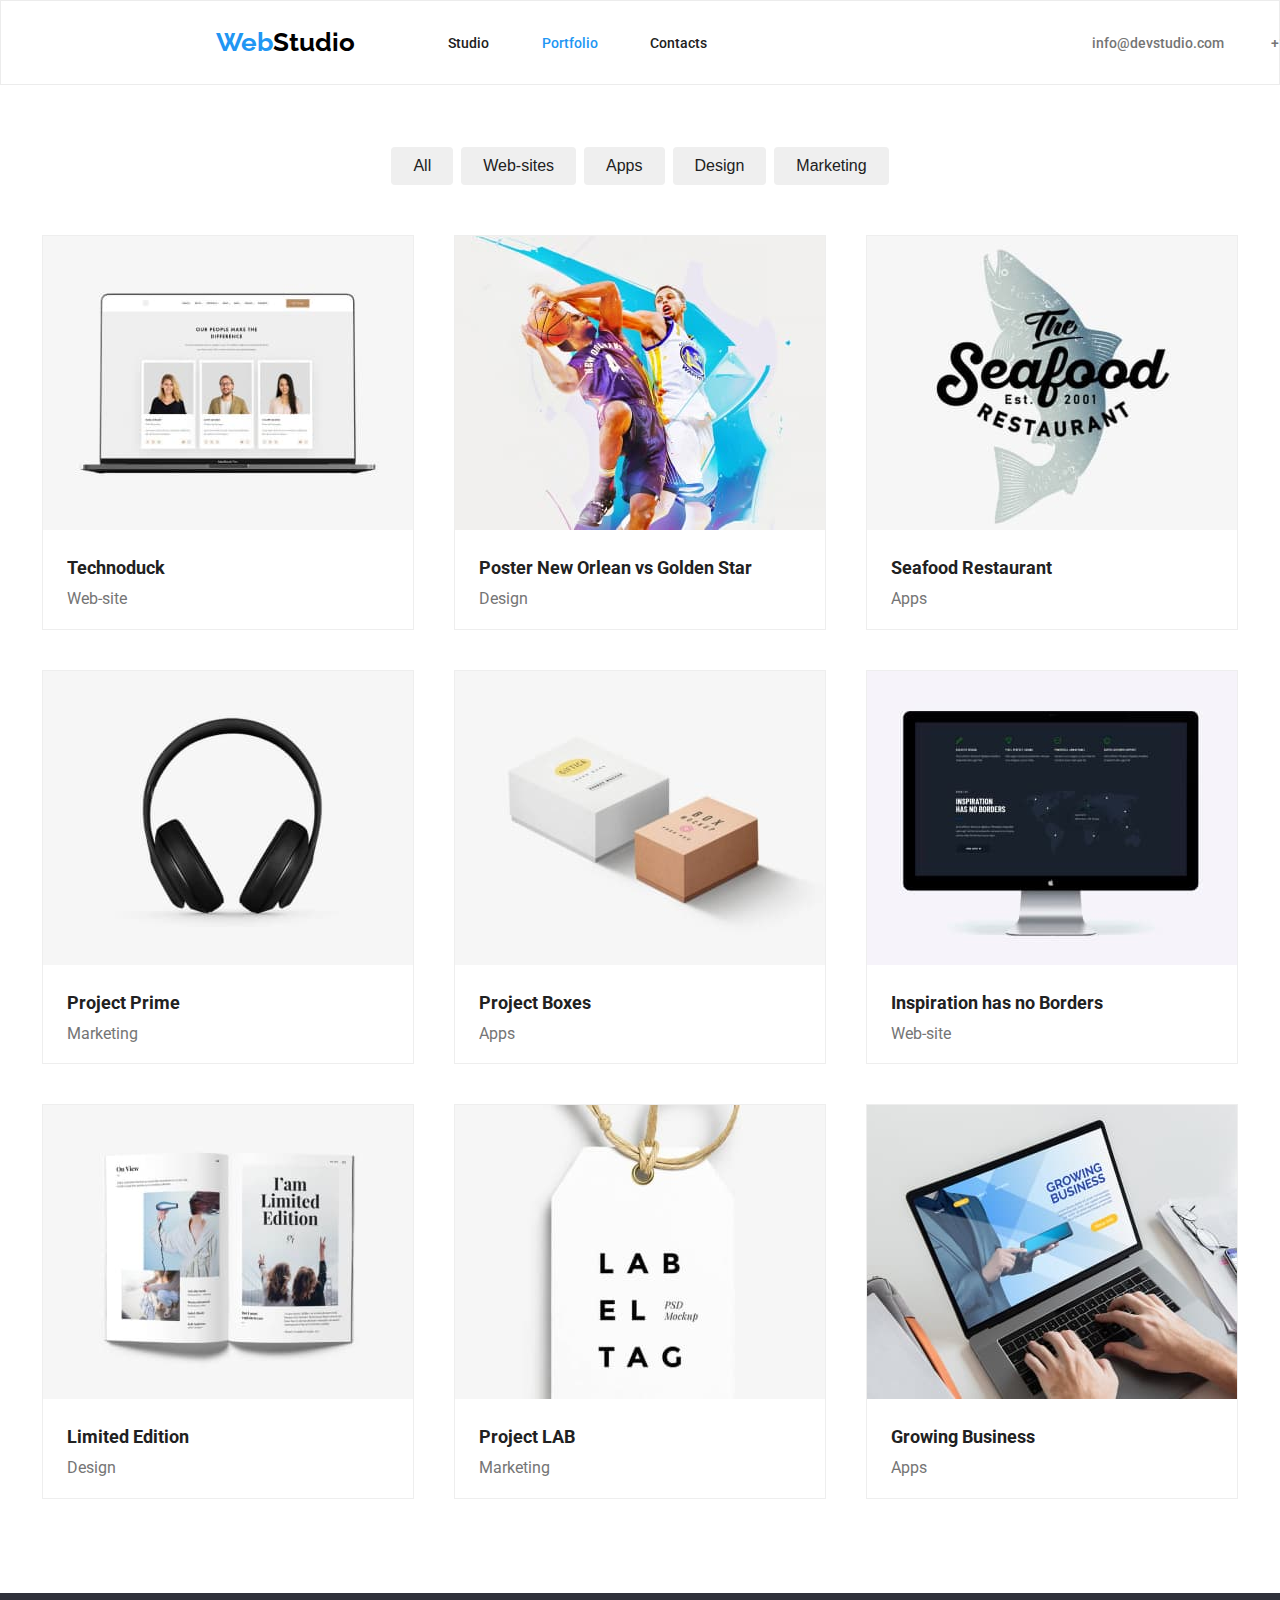
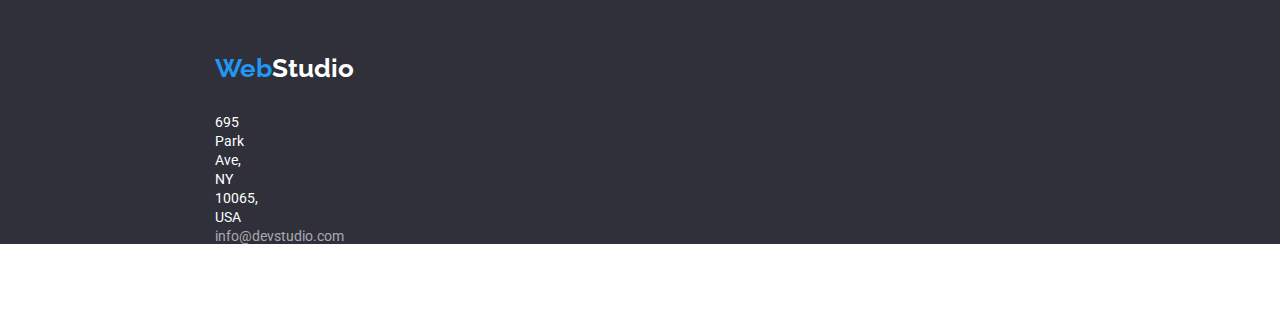
==== portfolio.html @ 89daa71b "ready for the 4" ====
<!DOCTYPE html>
<html lang="en">

<head>
  <meta charset="UTF-8">
  <meta name="viewport" content="width=device-width, initial-scale=1.0">
  <title>Document</title>
  <link rel="stylesheet" href="node_modules/modern-normalize/modern-normalize.css">
  <link rel="preconnect" href="https://fonts.googleapis.com">
  <link rel="preconnect" href="https://fonts.gstatic.com" crossorigin>
  <link href="https://fonts.googleapis.com/css2?family=Raleway:wght@700&family=Roboto:wght@400;500;700;900&display=swap"
    rel="stylesheet">
  <link rel="stylesheet" href="./css/style.css">
</head>

<body>
  <header class="global-header">
    <div class="global-header-container">
      <a href="./index.html" class="logo-link">
        <p class="logo"><span class="logo-web">Web</span><span class="logo-studio">Studio</span></p>
      </a>
      <nav class="main-nav">
        <ul class="main-nav-ul">
          <li><a href="./index.html" class="main-navigation-studio">Studio</a></li>
          <li>
            <a href="./portfolio.html" class="main-navigation-portofolio"><span class="current">Portfolio</span></a>
          </li>
          <li><a href="#" class="main-nav-contacts">Contacts</a></li>
        </ul>
      </nav>
      <ul class="global-header-contact">
        <li><a class="contact-mail" href="mailto:info@devstudio.com">info@devstudio.com</a></li>
        <li><a href="tel:+1212-772-4150">+1 212-772-4150</a></li>
      </ul>
    </div>
  </header>
  <main>
    <section>
      <ul class="button-list">
        <li><button type="button">All</button></li>
        <li><button type="button">Web-sites</button></li>
        <li><button type="button">Apps</button></li>
        <li><button type="button">Design</button></li>
        <li><button type="button">Marketing</button></li>
      </ul>
      <ul class="images-list">
        <li>
          <img src="./images/img8.jpg" alt="Technoduck" width="370">
          <div class="images-text">
            <h3 class="main-title-images">Technoduck</h3>
            <p class="main-title-images-description">Web-site</p>
          </div>
        </li>
        <li><img src="./images/img9.jpg" alt="Poster New Orlean vs Golden Star" width="370">
          <div class="images-text">
            <h3 class="main-title-images">Poster New Orlean vs Golden Star</h3>
            <p class="main-title-images-description">Design</p>
          </div>
        </li>
        <li><img src="./images/img10.jpg" alt="Seafood Restaurant" width="370">
          <div class="images-text">
            <h3 class="main-title-images">Seafood Restaurant</h3>
            <p class="main-title-images-description">Apps</p>
          </div>
        </li>
        <li><img src="./images/img11.jpg" alt="Project Prime" width="370">
          <div class="images-text">
            <h3 class="main-title-images">Project Prime</h3>
            <p class="main-title-images-description">Marketing</p>
          </div>
        </li>
        <li><img src="./images/img12.jpg" alt="Project Boxes" width="370">
          <div class="images-text">
            <h3 class="main-title-images">Project Boxes</h3>
            <p class="main-title-images-description">Apps</p>
          </div>
        </li>
        <li><img src="./images/img13.jpg" alt="Inspiration has no Borders" width="370">
          <div class="images-text">
            <h3 class="main-title-images">Inspiration has no Borders</h3>
            <p class="main-title-images-description">Web-site</p>
          </div>
        </li>
        <li><img src="./images/img14.jpg" alt="Limited Edition" width="370">
          <div class="images-text">
            <h3 class="main-title-images">Limited Edition</h3>
            <p class="main-title-images-description">Design</p>
          </div>
        </li>
        <li><img src="./images/img15.jpg" alt="Project LAB" width="370">
          <div class="images-text">
            <h3 class="main-title-images">Project LAB</h3>
            <p class="main-title-images-description">Marketing</p>
          </div>
        </li>
        <li><img src="./images/img16.jpg" alt="Growing Business" width="370">
          <div class="images-text">
            <h3 class="main-title-images">Growing Business</h3>
            <p class="main-title-images-description">Apps</p>
          </div>
        </li>
      </ul>
    </section>

  </main>
  <footer class="global-footer">
    <div class="global-footer-container">
      <a href="#" class="logo-link">
        <p class="logo-footer"><span class="logo-web-footer">Web</span><span class="logo-studio-footer">Studio</span>
        </p>
      </a>
      <address class="address">
        <ul>
          <li><span class="footer-adress">695 Park Ave, NY 10065, USA</span></li>
          <li><a href="mailto:info@devstudio.com">info@devstudio.com</a></li>
          <li><a href="tel:+1212-772-4150">+1 212-772-4150</a></li>
        </ul>
      </address>
    </div>

  </footer>

</body>

</html>
---- css/style.css ----
:root {
  --main-color: #212121;
  --web-color: #2196f3;
  --link-color: #2196f3;
  --black: #000000;
  --inactive-link: #212121;
  --inactive-link2: #757575;
  --main-section: #2f303a;
  --white: #ffffff;
  --details-color: #757575;
  --our-team: #f5f4fa;
  --footer-color: #2f303a;
  --footer-color-contact: rgba(100%, 100%, 100%, 60%);
  --color-buton-focus: #0190ec;
}

body {
  font-family: "Roboto", sans-serif;
}
ul {
  list-style-type: none;
}
/*---------------Header-----------------------*/
.logo-link {
  text-decoration: none;
}
.logo {
  font-family: "Raleway", sans-serif;
  font-size: 26px;
  font-weight: 700;
  line-height: 1.17;
  letter-spacing: 3%;
}
.logo-web {
  color: var(--web-color);
}
.logo-studio {
  color: var(--black);
}
/* Header Navigation */

.global-header .main-nav a {
  font-size: 14px;
  font-weight: 500;
  line-height: 1.14;
  letter-spacing: 2%;
  color: var(--inactive-link);
}
.global-header .main-nav a {
  text-decoration: none;
}
.current {
  color: var(--link-color);
}
.main-nav-ul a:active,
.main-nav-ul a:hover,
.main-nav-ul a:focus,
.main-nav-ul a:visited:active,
.main-nav-ul a:visited:hover,
.main-nav-ul a:visited:focus {
  color: var(--link-color);
}

.global-header-contact a[href^="mailto"],
.global-header-contact a[href^="tel"] {
  font-size: 14px;
  font-weight: 500;
  line-height: 1.14;
  letter-spacing: 2%;
  color: var(--inactive-link2);
}
.global-header-contact a {
  text-decoration: none;
}

.global-header-contact a:active,
.global-header-contact a:hover,
.global-header-contact a:focus,
.global-header-contact a:visited:active,
.global-header-contact a:visited:hover,
.global-header-contact a:visited:focus {
  color: var(--link-color);
}
.global-header-contact a:visited {
  color: var(--inactive-link2);
}

/*-------------------------------------Main---------------------*/
.main {
  background-color: var(--main-section);
}
.main-title {
  font-weight: 900;
  font-size: 44px;
  line-height: 1.36;
  letter-spacing: 6%;
  text-align: center;
  color: var(--white);
}
.main-buton {
  width: 200px;
  height: 50px;
  font-weight: 700;
  font-size: 16px;
  line-height: 1.88;
  letter-spacing: 6%;
  color: var(--white);
  background-color: var(--web-color);
  border: none;
  cursor: pointer;
}
.main-buton:hover {
  background-color: var(--color-buton-focus);
}
.main-skil {
  font-size: 14px;
  font-weight: 700;
  line-height: 1.14;
  letter-spacing: 3%;
  color: var(--main-color);
}
.main-skil-details {
  font-size: 14px;
  font-weight: 400;
  line-height: 1.71;
  letter-spacing: 3%;
  color: var(--details-color);
}
.main-what-we-do {
  font-size: 36px;
  font-weight: 700;
  line-height: 1.16;
  letter-spacing: 3%;
  text-align: center;
  color: var(--main-color);
}
.main-background {
  background-color: var(--our-team);
}
.main-our-team {
  font-size: 36px;
  font-weight: 700;
  line-height: 1.16;
  letter-spacing: 3%;
  text-align: center;
  color: var(--main-color);
}
.main-our-team-name {
  font-size: 16px;
  font-weight: 500;
  line-height: 1.18;
  letter-spacing: 3%;
  text-align: center;
  color: var(--main-color);
}
.main-our-team-name-job {
  font-size: 16px;
  font-weight: 400;
  line-height: 1.18;
  letter-spacing: 3%;
  text-align: center;
  color: var(--details-color);
}
/* ----------------------------------- Portfolio-main -----------------------------------*/
.button-list button {
  font-size: 16px;
  font-weight: 500;
  line-height: 1.62;
  letter-spacing: 3%;
  color: var(--main-color);
  border: none;
  cursor: pointer;
}
.button-list button:hover,
.button-list button:active,
.button-list button:focus {
  color: var(--white);
  background-color: var(--link-color);
}
.main-title-images {
  font-size: 18px;
  font-weight: 700;
  line-height: 2;
  letter-spacing: 6%;
  color: var(--main-color);
}
.main-title-images-description {
  font-size: 16px;
  font-weight: 400;
  line-height: 1.17;
  letter-spacing: 3%;
  color: var(--details-color);
}
/* ---------------------- Footer --------------------*/
.global-footer {
  background-color: var(--footer-color);
}
.logo-link {
  text-decoration: none;
}
.logo-footer {
  font-family: "Raleway", sans-serif;
  font-size: 26px;
  font-weight: 700;
  line-height: 1.19;
  letter-spacing: 3%;
}
.logo-web-footer {
  color: var(--web-color);
}
.logo-studio-footer {
  color: var(--white);
}
.address span {
  font-size: 14px;
  font-weight: 400;
  line-height: 1.14;
  letter-spacing: 3%;
  font-style: normal;
}
.footer-adress {
  color: var(--white);
}

.address a[href^="mailto"],
.address a[href^="tel"] {
  color: var(--footer-color-contact);
  font-size: 14px;
  line-height: 1.14;
  font-style: normal;
}
.address a {
  text-decoration: none;
}
.address a:active,
.address a:hover,
.address a:focus,
.address a:visited:active,
.address a:visited:hover,
.address a:visited:focus {
  color: var(--link-color);
}
.address a:visited {
  color: var(--inactive-link2);
}
/* ---------------------- Tema 3 --------------------*/
/* ---------------------- Header --------------------*/
body {
  margin: 0;
}

.global-header-container {
  display: flex;
  align-items: center;
  width: 1600px;
  margin: 0 auto;
}
.global-header {
  border-bottom: 1px;
  border: 1px solid #ececec;
}
.main-nav ul li {
  padding: 32px 0px;
}
.global-header-contact li {
  padding: 32px 0px;
}
.global-header .logo-link {
  padding: 24px 93px 25px 215px;
}
.logo {
  margin: 0;
}
.global-header .main-nav ul {
  display: flex;
  justify-content: space-between;
  width: 259px;
  padding: 0px 385px 0px 0px;
  margin: 0px;
}
.global-header .global-header-contact {
  display: flex;
  justify-content: space-between;
  width: 288px;
  padding: 0px 215px 0px 0px;
  margin: 0px;
}
/* ---------------------- Main --------------------*/
.main {
  width: 1600 px;
  height: 600 px;
}
.main-container {
  display: flex;
  flex-direction: column;
  align-items: center;
  padding: 200px 0px;
}
.main-title {
  margin: 0;
  padding: 30px;
  text-align: center;
}
/* ---------------------- skill --------------------*/
.main-section-skil {
  display: flex;
  justify-content: center;
  gap: 30px;
  padding: 94px 0px 94px 0px;
  width: 1200px;
  margin: 0 auto;
}
.main-skil {
  margin: 0px;
  padding: 0px;
}
.main-skil-details {
  margin: 0px;
  padding-top: 10px;
}
/* ---------------------- What we do --------------------*/
.main-what-we-do {
  margin: 0;
  padding-bottom: 50px;
}
.main-what-we-do-images {
  display: flex;
  justify-content: center;
  gap: 45px;
  margin: 0 auto;
  padding: 0px 0px 94px 0px;
  width: 1200px;
}
/* ---------------------- Our team --------------------*/
.main-our-team {
  margin: 0px;
  padding-top: 94px;
  padding-bottom: 50px;
}
.main-our-team-description {
  display: flex;
  justify-content: center;
  gap: 40px;
  padding: 0px 0px 94px 0px;
  margin: 0 auto;
  width: 1200px;
}
.main-our-team-description li {
  background-color: #ffffff;
}

/* ---------------------- Footer --------------------*/
.logo-footer {
  padding: 60px 1240px 28px 215px;
  margin: 0 auto;
}
.global-footer-container ul {
  display: flex;
  flex-direction: column;
  justify-content: space-between;
  height: 72px;
  margin: 0px;
  padding: 0px 1154px 60px 215px;
  margin: 0 auto;
}
/* ---------------------- Portofolio --------------------*/
.button-list {
  display: flex;
  justify-content: center;
  gap: 8px;
  padding: 62px 0px 50px 0px;
  margin: 0 auto;
}
.button-list li button {
  padding: 6px 22px;
  border-radius: 4px;
}
.images-list {
  display: flex;
  justify-content: center;
  flex-wrap: wrap;
  gap: 40px;
  padding: 0px 0px 94px 0px;
  margin: 0 auto;
  width: 1200px;
}
.images-list li {
  border: 1px solid #eeeeee;
  padding: 0px 0px 0px 0px;
}
.images-text {
  padding: 20px 24px;
}
.images-text h3,
.images-text p {
  margin: 0;
}

.main-title-images {
  padding: 0px 0px 4px 0px;
}
/* ---------------------- Observatie--------------------*/
.main-what-we-do-images li img,
.main-our-team-description li img,
.images-list li img {
  display: block;
  max-width: 100%;
  height: auto;
}
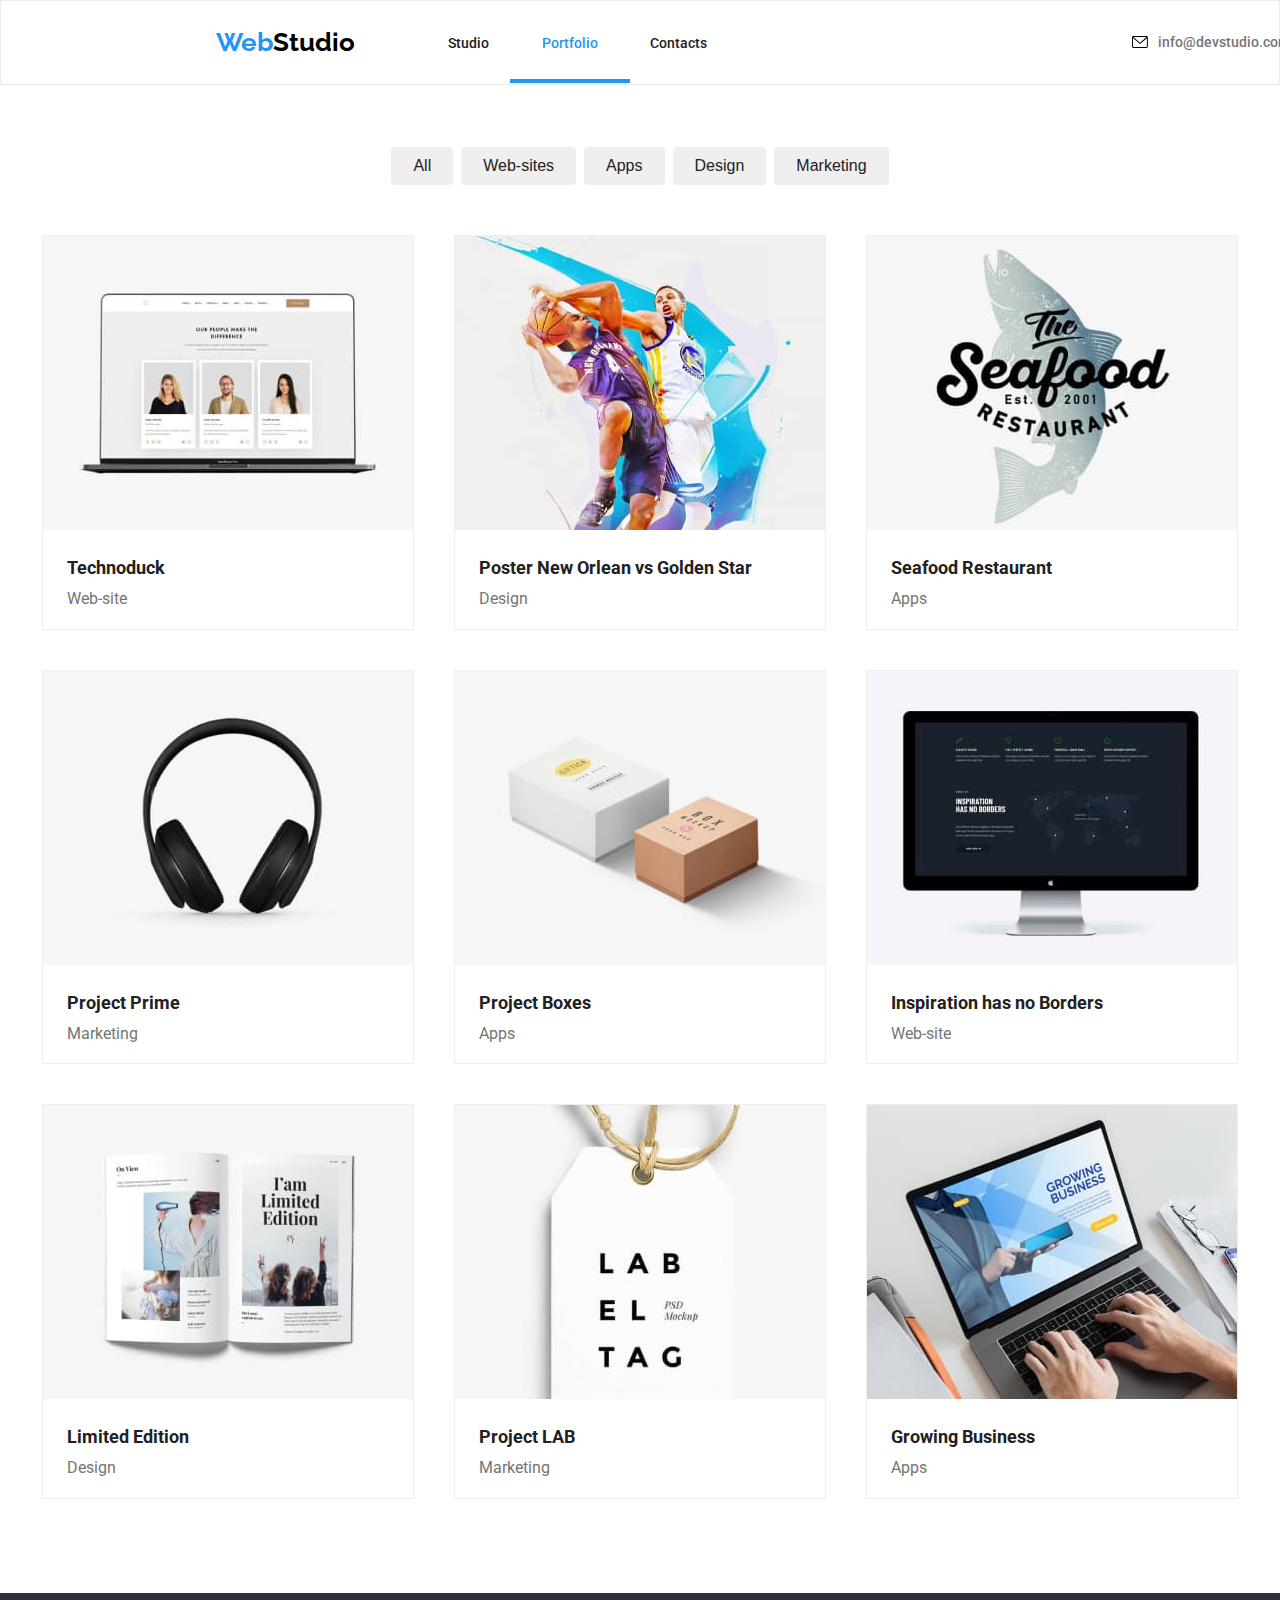
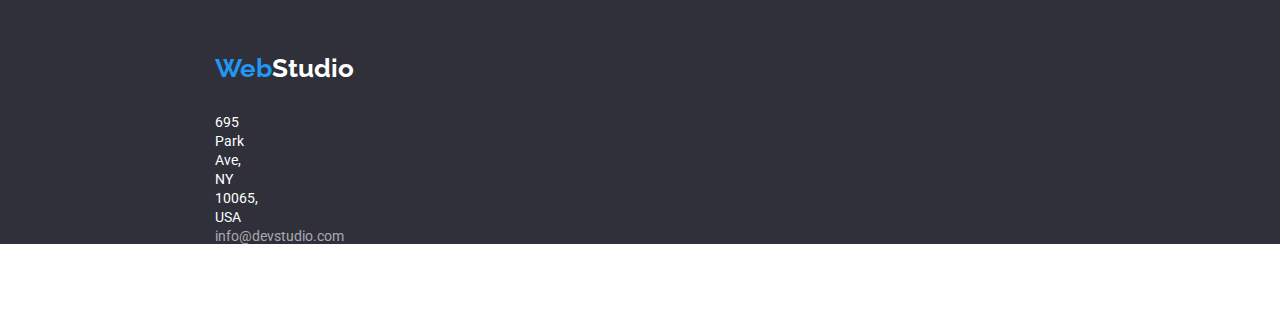
==== commit 7682fb2c: "update portfolio" ====
--- a/portfolio.html
+++ b/portfolio.html
@@ -29,8 +29,22 @@
         </ul>
       </nav>
       <ul class="global-header-contact">
-        <li><a class="contact-mail" href="mailto:info@devstudio.com">info@devstudio.com</a></li>
-        <li><a href="tel:+1212-772-4150">+1 212-772-4150</a></li>
+        <li>
+          <div class="global-header-contact-item">
+            <svg class="icon">
+              <use xlink:href="./images/icon.svg#icon-mail">
+            </svg>
+            <a class="contact-mail" href="mailto:info@devstudio.com">info@devstudio.com</a>
+          </div>
+        </li>
+        <li>
+          <div class="global-header-contact-item">
+            <svg class="icon">
+              <use xlink:href="./images/icon.svg#icon-phone">
+            </svg>
+            <a href="tel:+1212-772-4150">+1 212-772-4150</a>
+          </div>
+        </li>
       </ul>
     </div>
   </header>
--- a/css/style.css
+++ b/css/style.css
@@ -12,6 +12,7 @@
   --footer-color: #2f303a;
   --footer-color-contact: rgba(100%, 100%, 100%, 60%);
   --color-buton-focus: #0190ec;
+  --svg-fill-white_bg: #afb1b8;
 }
 
 body {
@@ -51,6 +52,9 @@
 }
 .current {
   color: var(--link-color);
+  padding: 32px;
+  box-shadow: inset 0px -4px 0px 0px rgba(33, 150, 243, 1);
+  position: relative;
 }
 .main-nav-ul a:active,
 .main-nav-ul a:hover,
@@ -281,8 +285,8 @@
 .global-header .global-header-contact {
   display: flex;
   justify-content: space-between;
-  width: 288px;
-  padding: 0px 215px 0px 0px;
+  /* width: 288px;
+  padding: 0px 215px 0px 0px; */
   margin: 0px;
 }
 /* ---------------------- Main --------------------*/
@@ -407,3 +411,108 @@
   max-width: 100%;
   height: auto;
 }
+/* ---------------------- tema 4--------------------*/
+/* ---------------------- our icons--------------------*/
+.main-section-skil-icon {
+  background-color: #f5f4fa;
+  border-radius: 4px;
+}
+.main-section-skil-icon svg {
+  width: 70px;
+  height: 70px;
+  padding: 25px 100px;
+}
+.main-skil {
+  padding-top: 30px;
+}
+/* ---------------------- header contact--------------------*/
+.global-header-contact-item {
+  display: flex;
+  justify-content: space-between;
+  align-items: center;
+  column-gap: 10px;
+  padding-right: 40px;
+}
+.global-header-contact-item svg {
+  width: 16px;
+  height: 12px;
+}
+.global-header-contact-item:hover {
+  color: rgba(33, 150, 243, 1);
+  fill: rgba(33, 150, 243, 1);
+}
+/* ---------------------- hero bakeground--------------------*/
+/* ---------------------- social media--------------------*/
+.main-our-team-media {
+  display: flex;
+  justify-content: center;
+  padding: 16px 32px 30px 32px;
+}
+.main-our-team-media-social {
+  display: inline-block;
+  width: 44px;
+  height: 44px;
+  border: 1px solid transparent;
+  background: #fff;
+  border-radius: 100%;
+}
+.main-our-team-media-social svg {
+  display: inline-block;
+  width: 20px;
+  height: 20px;
+  padding: 12px;
+  fill: #afb1b8;
+}
+.main-our-team-media-social:hover {
+  border: 1px solid #2196f3;
+  background-color: #2196f3;
+}
+.main-our-team-media-social svg:hover {
+  fill: #fff;
+}
+.main-our-team-description li {
+  border-bottom-left-radius: 4px;
+  border-bottom-right-radius: 4px;
+  box-shadow: 0px 2px 1px rgba(0, 0, 0, 0.2), 0px 1px 1px rgba(0, 0, 0, 0.14),
+    0px 1px 3px rgba(0, 0, 0, 0.12);
+}
+/* ---------------------- regular customers --------------------*/
+.regular-customers {
+  width: 1200px;
+  margin: 0 auto;
+}
+.regular-customers h2 {
+  padding: 94px 0px 50px 0px;
+  margin: 0 auto;
+  font-weight: 700;
+  font-size: 36px;
+  line-height: auto;
+  letter-spacing: 3%;
+  text-align: center;
+  margin: 0 auto;
+  color: var(--main-color);
+}
+.regular-customers ul {
+  display: flex;
+  justify-content: center;
+  gap: 36px;
+  margin: 0 auto;
+  padding: 0px;
+}
+.regular-customers-list {
+  padding-bottom: 94px;
+  margin: 0 auto;
+}
+.regular-customers ul li svg {
+  width: 106px;
+  height: 60px;
+  margin: 0 auto;
+  padding: 16px 32px;
+  border: 1px solid #afb1b8;
+  border-radius: 4px;
+  fill: var(--svg-fill-white_bg);
+}
+.regular-customers ul li svg:hover {
+  fill: var(--web-color);
+  border-color: var(--link-color);
+}
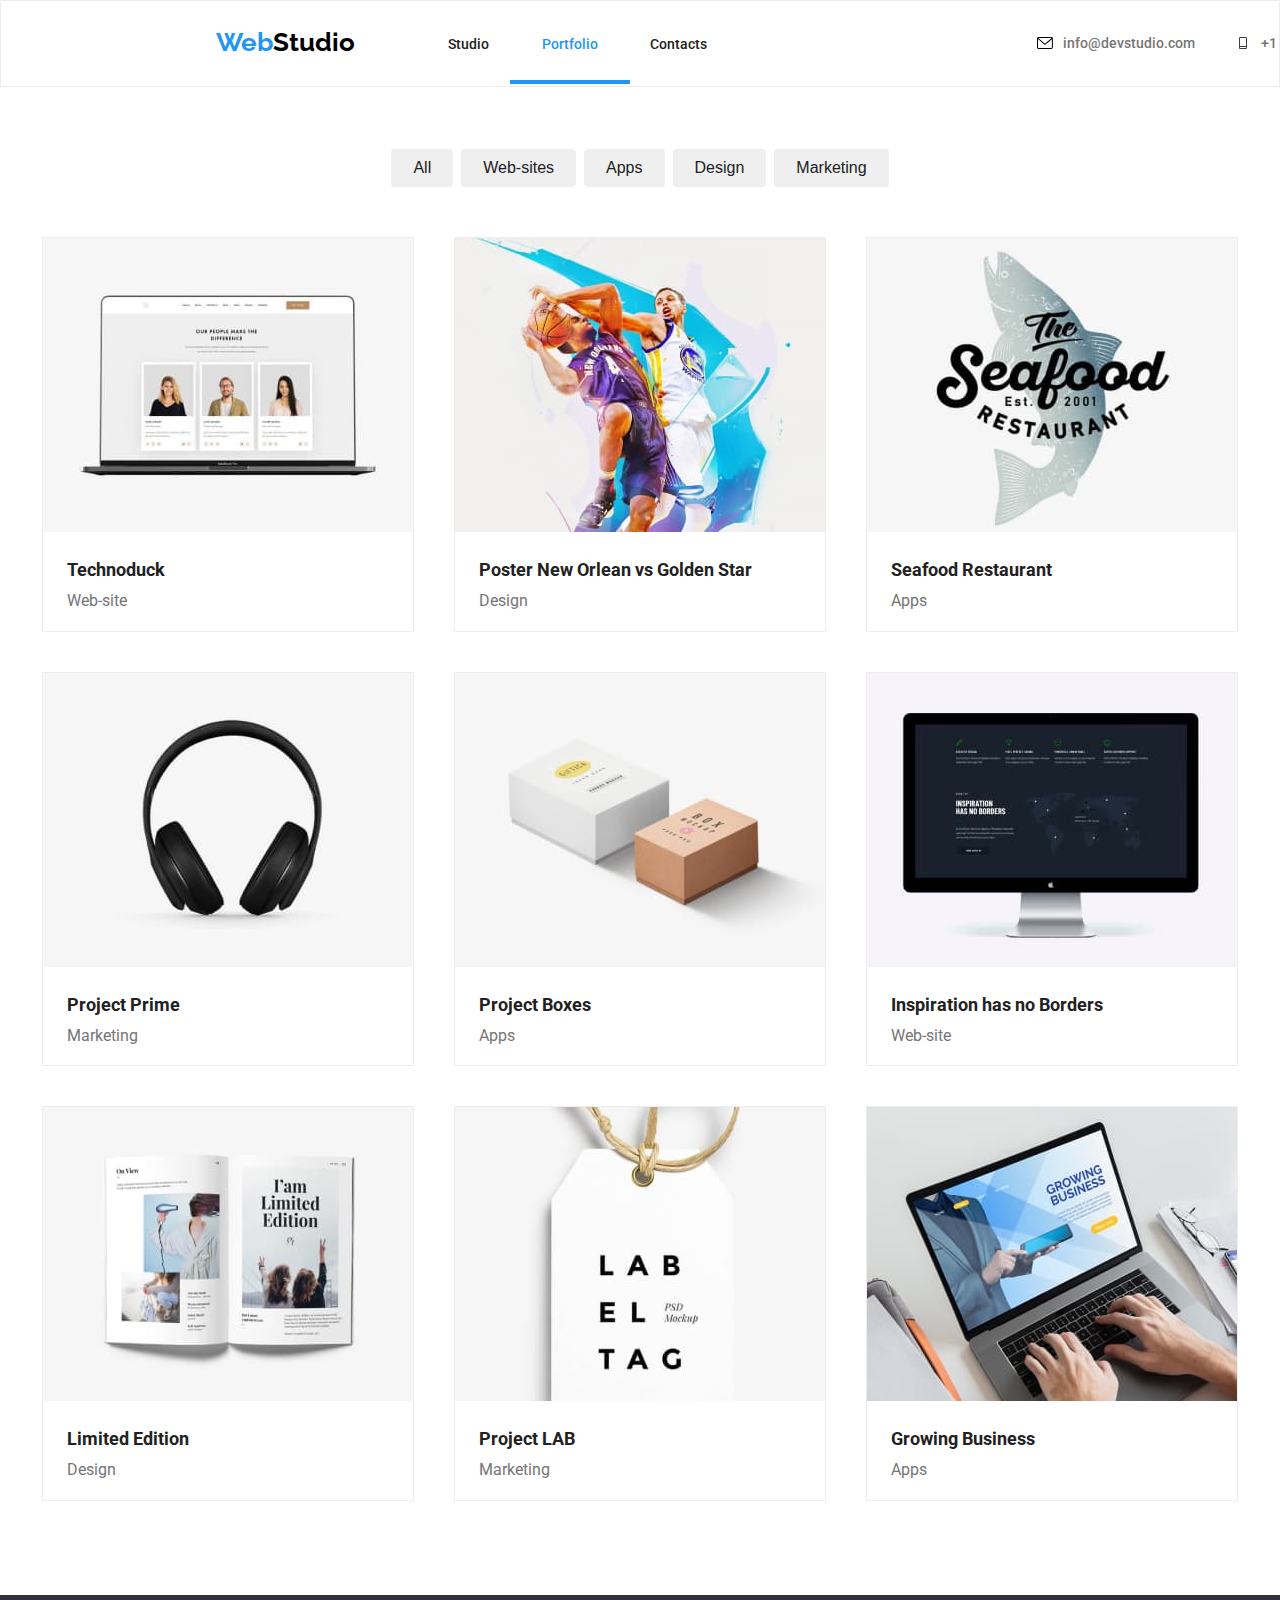
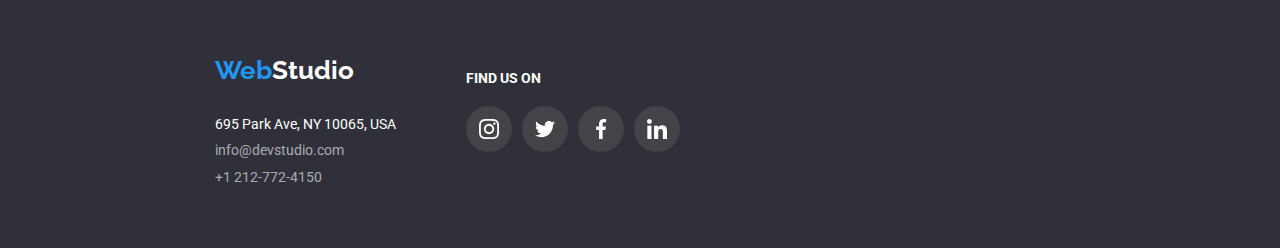
==== commit 26c31159: "update" ====
--- a/portfolio.html
+++ b/portfolio.html
@@ -118,19 +118,46 @@
 
   </main>
   <footer class="global-footer">
-    <div class="global-footer-container">
-      <a href="#" class="logo-link">
-        <p class="logo-footer"><span class="logo-web-footer">Web</span><span class="logo-studio-footer">Studio</span>
-        </p>
-      </a>
-      <address class="address">
-        <ul>
-          <li><span class="footer-adress">695 Park Ave, NY 10065, USA</span></li>
-          <li><a href="mailto:info@devstudio.com">info@devstudio.com</a></li>
-          <li><a href="tel:+1212-772-4150">+1 212-772-4150</a></li>
-        </ul>
-      </address>
-    </div>
+    <section class="global-footer-footer">
+      <div class="global-footer-container">
+        <a href="#" class="logo-link">
+          <p class="logo-footer"><span class="logo-web-footer">Web</span><span class="logo-studio-footer">Studio</span>
+          </p>
+        </a>
+        <address>
+          <ul class="address">
+            <li><span class="footer-adress">695 Park Ave, NY 10065, USA</span></li>
+            <li><a href="mailto:info@devstudio.com">info@devstudio.com</a></li>
+            <li><a href="tel:+1212-772-4150">+1 212-772-4150</a></li>
+          </ul>
+        </address>
+      </div>
+      <div class="find-us">
+        <p>FIND US ON</p>
+        <div class="footer-social">
+          <div class="footer-social-item">
+            <svg class="icon">
+              <use xlink:href="./images/icon.svg#icon-instagram"></use>
+            </svg>
+          </div>
+          <div class="footer-social-item">
+            <svg class="icon">
+              <use xlink:href="./images/icon.svg#icon-twitter"></use>
+            </svg>
+          </div>
+          <div class="footer-social-item">
+            <svg class="icon">
+              <use xlink:href="./images/icon.svg#icon-facebook"></use>
+            </svg>
+          </div>
+          <div class="footer-social-item">
+            <svg class="icon">
+              <use xlink:href="./images/icon.svg#icon-linkedin"></use>
+            </svg>
+          </div>
+        </div>
+      </div>
+    </section>
 
   </footer>
 
--- a/css/style.css
+++ b/css/style.css
@@ -29,7 +29,7 @@
   font-family: "Raleway", sans-serif;
   font-size: 26px;
   font-weight: 700;
-  line-height: 1.17;
+  line-height: 1.38;
   letter-spacing: 3%;
 }
 .logo-web {
@@ -43,7 +43,7 @@
 .global-header .main-nav a {
   font-size: 14px;
   font-weight: 500;
-  line-height: 1.14;
+  line-height: 1.17;
   letter-spacing: 2%;
   color: var(--inactive-link);
 }
@@ -55,6 +55,10 @@
   padding: 32px;
   box-shadow: inset 0px -4px 0px 0px rgba(33, 150, 243, 1);
   position: relative;
+}
+.current:after {
+  position: absolute;
+  border-radius: 0 0 10px 10px;
 }
 .main-nav-ul a:active,
 .main-nav-ul a:hover,
@@ -69,7 +73,7 @@
 .global-header-contact a[href^="tel"] {
   font-size: 14px;
   font-weight: 500;
-  line-height: 1.14;
+  line-height: 1.17;
   letter-spacing: 2%;
   color: var(--inactive-link2);
 }
@@ -119,8 +123,9 @@
 .main-skil {
   font-size: 14px;
   font-weight: 700;
-  line-height: 1.14;
-  letter-spacing: 3%;
+  line-height: 16.41px;
+  letter-spacing: 3%;
+  padding-top: 30px;
   color: var(--main-color);
 }
 .main-skil-details {
@@ -133,7 +138,7 @@
 .main-what-we-do {
   font-size: 36px;
   font-weight: 700;
-  line-height: 1.16;
+  line-height: 1.17;
   letter-spacing: 3%;
   text-align: center;
   color: var(--main-color);
@@ -279,15 +284,24 @@
   display: flex;
   justify-content: space-between;
   width: 259px;
-  padding: 0px 385px 0px 0px;
+  padding: 0px 330px 0px 0px;
   margin: 0px;
 }
 .global-header .global-header-contact {
   display: flex;
   justify-content: space-between;
-  /* width: 288px;
-  padding: 0px 215px 0px 0px; */
   margin: 0px;
+  padding: 0px;
+}
+.global-header-container {
+  display: flex;
+  align-items: center;
+  width: 1600px;
+  margin: 0 auto;
+}
+.global-header {
+  border-bottom: 1px;
+  border: 1px solid #ececec;
 }
 /* ---------------------- Main --------------------*/
 .main {
@@ -355,7 +369,7 @@
 
 /* ---------------------- Footer --------------------*/
 .logo-footer {
-  padding: 60px 1240px 28px 215px;
+  padding: 60px 0px 28px 215px;
   margin: 0 auto;
 }
 .global-footer-container ul {
@@ -364,7 +378,7 @@
   justify-content: space-between;
   height: 72px;
   margin: 0px;
-  padding: 0px 1154px 60px 215px;
+  padding: 0px 0px 60px 215px;
   margin: 0 auto;
 }
 /* ---------------------- Portofolio --------------------*/
@@ -442,6 +456,18 @@
   fill: rgba(33, 150, 243, 1);
 }
 /* ---------------------- hero bakeground--------------------*/
+.main {
+  background: linear-gradient(
+      to bottom,
+      rgba(47, 48, 58, 0.4),
+      rgba(47, 48, 58, 0.4)
+    ),
+    url("../images/Img.png");
+  width: 1600px;
+  display: flexbox;
+  justify-content: center;
+  margin: 0 auto;
+}
 /* ---------------------- social media--------------------*/
 .main-our-team-media {
   display: flex;
@@ -490,7 +516,6 @@
   letter-spacing: 3%;
   text-align: center;
   margin: 0 auto;
-  color: var(--main-color);
 }
 .regular-customers ul {
   display: flex;
@@ -516,3 +541,57 @@
   fill: var(--web-color);
   border-color: var(--link-color);
 }
+/* ----------------------footer --------------------*/
+.global-footer-footer {
+  display: flex;
+  justify-content: flex-start;
+}
+.find-us {
+  padding: 75px 0px 96px 70px;
+}
+.find-us p {
+  color: #fff;
+  padding: 0px 0px 20px 0px;
+  margin: 0;
+  font-weight: 700;
+  font-size: 14px;
+  line-height: auto;
+  letter-spacing: 3%;
+}
+.find-us a {
+  color: transparent;
+}
+.footer-social {
+  display: flex;
+  gap: 10px;
+}
+.footer-social-item {
+  display: inline-block;
+  width: 44px;
+  height: 44px;
+  border: 1px solid transparent;
+  background: #434447;
+  border-radius: 100%;
+}
+.find-us svg {
+  display: inline-block;
+  width: 20px;
+  height: 20px;
+  padding: 12px;
+  fill: #fff;
+}
+.footer-social-item:hover {
+  border: 1px solid #2196f3;
+  background-color: #2196f3;
+}
+/* ----------------------buton --------------------*/
+.button-list li button:hover,
+.button-list li button:focus {
+  box-shadow: 0px 2px 2px 0px rgba(0, 0, 0, 0.12),
+    0px 1px 2px 0px rgba(0, 0, 0, 0.08), 0px 3px 1px 0px rgba(0, 0, 0, 0.1);
+}
+.images-list li:hover,
+.images-list li:focus {
+  box-shadow: 1px 4px 6px 0px rgba(0, 0, 0, 0.16),
+    0px 4px 4px 0px rgba(0, 0, 0, 0.06), 0px 1px 1px 0px rgba(0, 0, 0, 0.12);
+}
